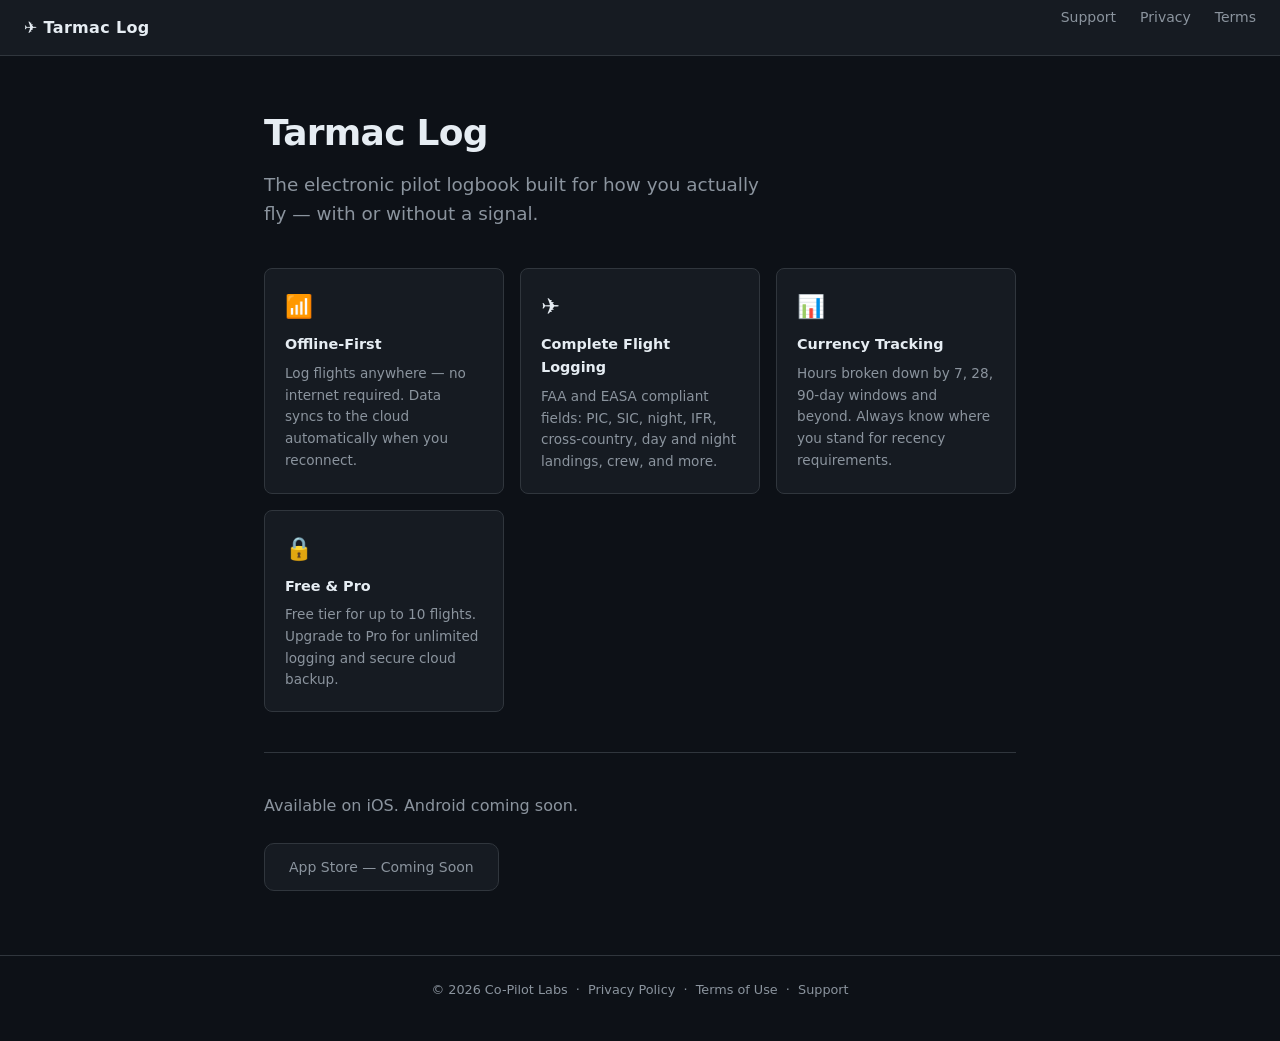
==== index.html @ 5382176b "feat: add all Tarmac Log pages — landing, support, privacy policy, terms, account deletion" ====
<!DOCTYPE html>
<html lang="en">
<head>
  <meta charset="UTF-8">
  <meta name="viewport" content="width=device-width, initial-scale=1.0">
  <title>Tarmac Log — Electronic Pilot Logbook</title>
  <meta name="description" content="Tarmac Log is an offline-first electronic pilot logbook for iOS and Android. FAA and EASA compliant. Log flights anywhere, sync when connected.">
  <link rel="stylesheet" href="style.css">
</head>
<body>
  <nav>
    <a href="/" class="nav-brand">✈ Tarmac Log</a>
    <ul class="nav-links">
      <li><a href="/support">Support</a></li>
      <li><a href="/privacy-policy">Privacy</a></li>
      <li><a href="/terms">Terms</a></li>
    </ul>
  </nav>

  <div class="container">
    <h1>Tarmac Log</h1>
    <p class="tagline">The electronic pilot logbook built for how you actually fly — with or without a signal.</p>

    <div class="features">
      <div class="feature">
        <div class="feature-icon">📶</div>
        <h3>Offline-First</h3>
        <p>Log flights anywhere — no internet required. Data syncs to the cloud automatically when you reconnect.</p>
      </div>
      <div class="feature">
        <div class="feature-icon">✈️</div>
        <h3>Complete Flight Logging</h3>
        <p>FAA and EASA compliant fields: PIC, SIC, night, IFR, cross-country, day and night landings, crew, and more.</p>
      </div>
      <div class="feature">
        <div class="feature-icon">📊</div>
        <h3>Currency Tracking</h3>
        <p>Hours broken down by 7, 28, 90-day windows and beyond. Always know where you stand for recency requirements.</p>
      </div>
      <div class="feature">
        <div class="feature-icon">🔒</div>
        <h3>Free &amp; Pro</h3>
        <p>Free tier for up to 10 flights. Upgrade to Pro for unlimited logging and secure cloud backup.</p>
      </div>
    </div>

    <hr class="divider">

    <p>Available on iOS. Android coming soon.</p>
    <span class="badge-placeholder">App Store — Coming Soon</span>
  </div>

  <footer>
    <p>© 2026 Co-Pilot Labs &nbsp;·&nbsp;
      <a href="/privacy-policy">Privacy Policy</a> &nbsp;·&nbsp;
      <a href="/terms">Terms of Use</a> &nbsp;·&nbsp;
      <a href="/support">Support</a>
    </p>
  </footer>
</body>
</html>
---- style.css ----
:root {
  --bg: #0d1117;
  --surface: #161b22;
  --border: #30363d;
  --text: #e6edf3;
  --text-muted: #8b949e;
  --accent: #58a6ff;
  --accent-hover: #79c0ff;
}

* { box-sizing: border-box; margin: 0; padding: 0; }

body {
  background: var(--bg);
  color: var(--text);
  font-family: -apple-system, BlinkMacSystemFont, 'Segoe UI', system-ui, sans-serif;
  line-height: 1.6;
  min-height: 100vh;
}

a { color: var(--accent); text-decoration: none; }
a:hover { color: var(--accent-hover); text-decoration: underline; }

nav {
  background: var(--surface);
  border-bottom: 1px solid var(--border);
  padding: 0 1.5rem;
  display: flex;
  align-items: center;
  justify-content: space-between;
  height: 56px;
}

.nav-brand {
  font-weight: 600;
  font-size: 1rem;
  color: var(--text);
  text-decoration: none;
  display: flex;
  align-items: center;
  gap: 0.5rem;
  letter-spacing: 0.02em;
}

.nav-links {
  display: flex;
  gap: 1.5rem;
  list-style: none;
}

.nav-links a { color: var(--text-muted); font-size: 0.875rem; }
.nav-links a:hover { color: var(--text); text-decoration: none; }

.container {
  max-width: 800px;
  margin: 0 auto;
  padding: 3rem 1.5rem 4rem;
}

h1 { font-size: 2.25rem; font-weight: 700; margin-bottom: 0.5rem; letter-spacing: -0.02em; }

h2 {
  font-size: 1.2rem;
  font-weight: 600;
  margin: 2.5rem 0 0.75rem;
  color: var(--text);
  padding-bottom: 0.5rem;
  border-bottom: 1px solid var(--border);
}

h3 { font-size: 0.95rem; font-weight: 600; margin: 1.25rem 0 0.4rem; color: var(--text); }

p { color: var(--text-muted); margin-bottom: 1rem; }
ul, ol { color: var(--text-muted); padding-left: 1.5rem; margin-bottom: 1rem; }
li { margin-bottom: 0.35rem; }

.tagline { color: var(--text-muted); font-size: 1.15rem; margin-bottom: 2.5rem; max-width: 520px; }

.features {
  display: grid;
  grid-template-columns: repeat(auto-fit, minmax(200px, 1fr));
  gap: 1rem;
  margin: 2rem 0;
}

.feature {
  background: var(--surface);
  border: 1px solid var(--border);
  border-radius: 8px;
  padding: 1.25rem;
}

.feature-icon { font-size: 1.4rem; margin-bottom: 0.5rem; }
.feature h3 { margin: 0 0 0.4rem; font-size: 0.9rem; border: none; padding: 0; }
.feature p { font-size: 0.85rem; margin: 0; }

.badge-placeholder {
  display: inline-block;
  background: var(--surface);
  border: 1px solid var(--border);
  border-radius: 10px;
  padding: 0.75rem 1.5rem;
  color: var(--text-muted);
  font-size: 0.875rem;
  margin-top: 0.5rem;
}

.divider { border: none; border-top: 1px solid var(--border); margin: 2.5rem 0; }

.contact-box {
  background: var(--surface);
  border: 1px solid var(--border);
  border-left: 3px solid var(--accent);
  border-radius: 8px;
  padding: 1.25rem 1.5rem;
  margin: 1.25rem 0;
}
.contact-box p { margin: 0; }

.steps { counter-reset: steps; list-style: none; padding: 0; margin: 1rem 0; }
.steps li {
  counter-increment: steps;
  padding: 0.85rem 0 0.85rem 3rem;
  position: relative;
  border-bottom: 1px solid var(--border);
  color: var(--text-muted);
}
.steps li:last-child { border-bottom: none; }
.steps li::before {
  content: counter(steps);
  position: absolute;
  left: 0;
  top: 0.9rem;
  background: var(--accent);
  color: #000;
  font-weight: 700;
  font-size: 0.7rem;
  width: 1.5rem;
  height: 1.5rem;
  border-radius: 50%;
  display: flex;
  align-items: center;
  justify-content: center;
}

.warning-box {
  background: var(--surface);
  border: 1px solid #f85149;
  border-left: 3px solid #f85149;
  border-radius: 8px;
  padding: 1rem 1.5rem;
  margin: 1.25rem 0;
}
.warning-box p { margin: 0; color: var(--text-muted); }

footer {
  border-top: 1px solid var(--border);
  padding: 1.5rem;
  text-align: center;
  color: var(--text-muted);
  font-size: 0.8rem;
}
footer a { color: var(--text-muted); }
footer a:hover { color: var(--text); }

.effective-date {
  color: var(--text-muted);
  font-size: 0.875rem;
  margin-bottom: 2rem;
  padding-bottom: 1rem;
  border-bottom: 1px solid var(--border);
}

@media (max-width: 600px) {
  .nav-links { gap: 1rem; }
  h1 { font-size: 1.75rem; }
  .features { grid-template-columns: 1fr 1fr; }
  .container { padding: 2rem 1rem 3rem; }
}
@media (max-width: 400px) {
  .features { grid-template-columns: 1fr; }
}
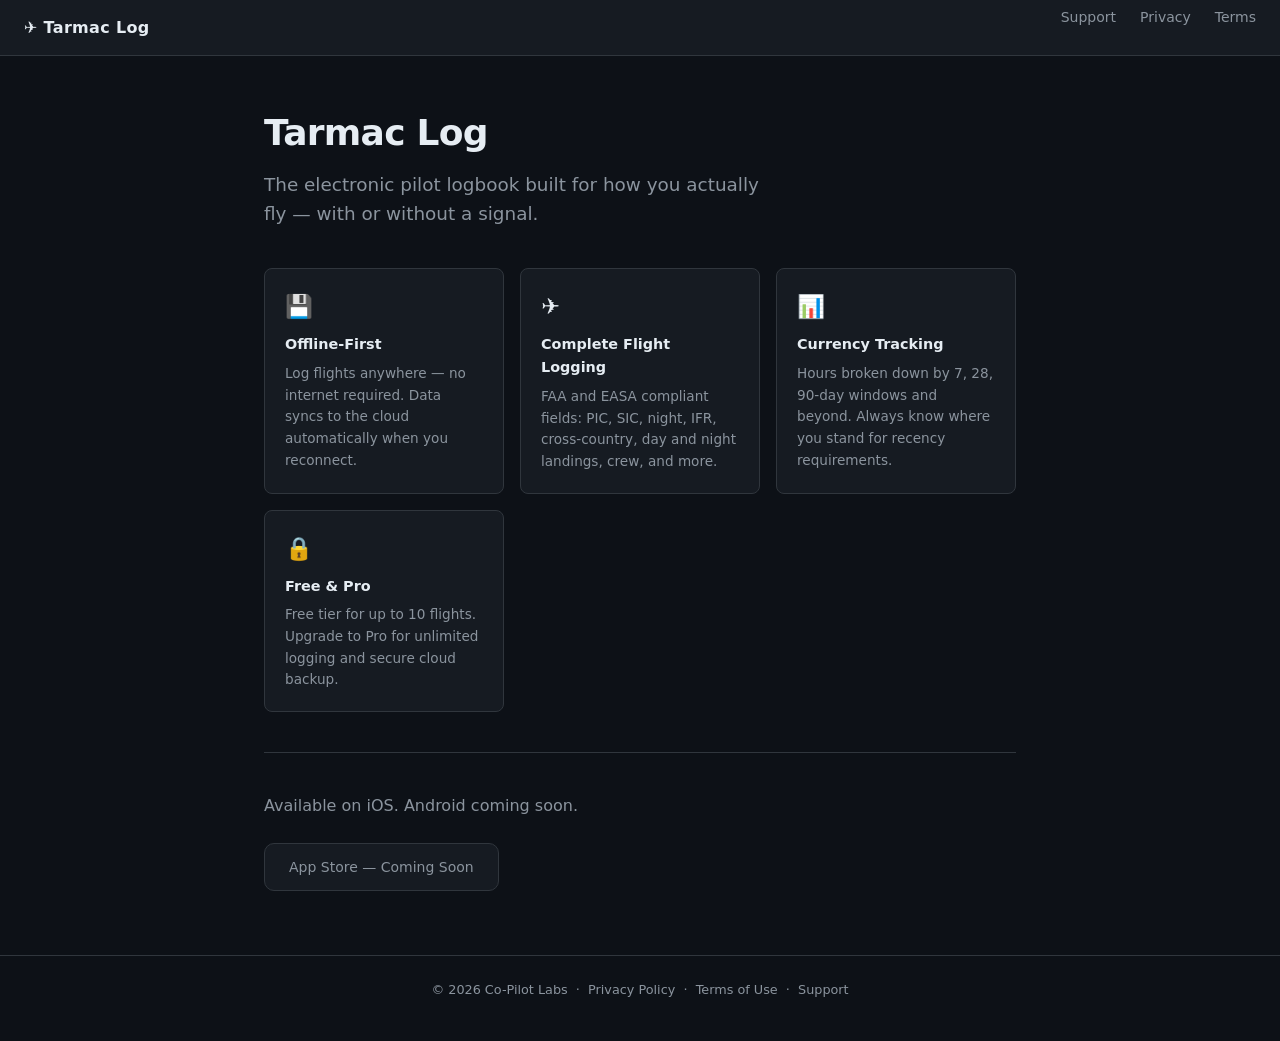
==== commit 4ded46a7: "fix: add favicon, meta descriptions, and canonical URLs - Add SVG favicon (airplane icon on dark bac" ====
--- a/index.html
+++ b/index.html
@@ -5,6 +5,8 @@
   <meta name="viewport" content="width=device-width, initial-scale=1.0">
   <title>Tarmac Log — Electronic Pilot Logbook</title>
   <meta name="description" content="Tarmac Log is an offline-first electronic pilot logbook for iOS and Android. FAA and EASA compliant. Log flights anywhere, sync when connected.">
+  <link rel="icon" href="/favicon.svg" type="image/svg+xml">
+  <link rel="canonical" href="https://co-pilot-labs.github.io/">
   <link rel="stylesheet" href="style.css">
 </head>
 <body>
@@ -23,7 +25,7 @@
 
     <div class="features">
       <div class="feature">
-        <div class="feature-icon">📶</div>
+        <div class="feature-icon">💾</div>
         <h3>Offline-First</h3>
         <p>Log flights anywhere — no internet required. Data syncs to the cloud automatically when you reconnect.</p>
       </div>
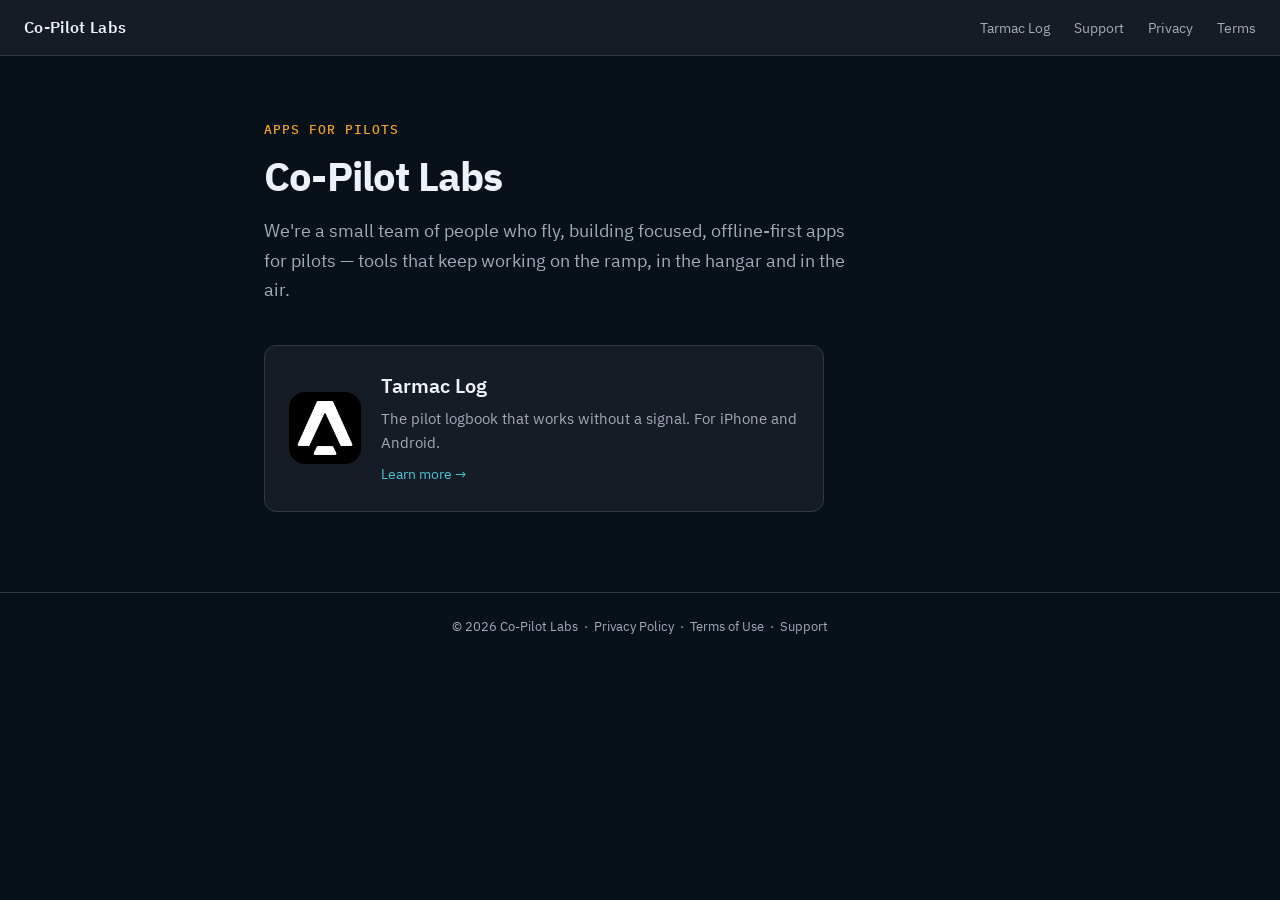
==== commit 0d09138f: "feat(tarmaclog): marketing site at /tarmaclog and studio home page Adds an SEO- and AI-friendly Tarm" ====
--- a/index.html
+++ b/index.html
@@ -3,61 +3,78 @@
 <head>
   <meta charset="UTF-8">
   <meta name="viewport" content="width=device-width, initial-scale=1.0">
-  <title>Tarmac Log — Electronic Pilot Logbook</title>
-  <meta name="description" content="Tarmac Log is an offline-first electronic pilot logbook for iOS and Android. FAA and EASA compliant. Log flights anywhere, sync when connected.">
+  <title>Co-Pilot Labs — Apps for Pilots</title>
+  <meta name="description" content="Co-Pilot Labs is a small team of people who fly, building focused apps for pilots. Our first app is Tarmac Log, an offline-first pilot logbook.">
+  <link rel="canonical" href="https://copilotlabs.dev/">
   <link rel="icon" href="/favicon.svg" type="image/svg+xml">
-  <link rel="canonical" href="https://co-pilot-labs.github.io/">
+  <link rel="apple-touch-icon" href="/assets/img/apple-touch-icon.png">
+  <meta name="theme-color" content="#08101A">
+  <meta property="og:type" content="website">
+  <meta property="og:site_name" content="Co-Pilot Labs">
+  <meta property="og:title" content="Co-Pilot Labs — Apps for Pilots">
+  <meta property="og:description" content="A small team of people who fly, building focused apps for pilots. Home of Tarmac Log, the offline-first pilot logbook.">
+  <meta property="og:url" content="https://copilotlabs.dev/">
+  <meta property="og:image" content="https://copilotlabs.dev/assets/img/og-image.png">
+  <meta property="og:image:width" content="1200">
+  <meta property="og:image:height" content="630">
+  <meta name="twitter:card" content="summary_large_image">
+  <meta name="twitter:title" content="Co-Pilot Labs — Apps for Pilots">
+  <meta name="twitter:description" content="A small team of people who fly, building focused apps for pilots. Home of Tarmac Log, the offline-first pilot logbook.">
+  <meta name="twitter:image" content="https://copilotlabs.dev/assets/img/og-image.png">
   <link rel="stylesheet" href="style.css">
+  <script type="application/ld+json">
+  [
+    {
+      "@context": "https://schema.org",
+      "@type": "Organization",
+      "name": "Co-Pilot Labs",
+      "url": "https://copilotlabs.dev/",
+      "logo": "https://copilotlabs.dev/assets/img/app-icon.png"
+    },
+    {
+      "@context": "https://schema.org",
+      "@type": "WebSite",
+      "name": "Co-Pilot Labs",
+      "url": "https://copilotlabs.dev/"
+    }
+  ]
+  </script>
 </head>
 <body>
-  <nav>
-    <a href="/" class="nav-brand">✈ Tarmac Log</a>
-    <ul class="nav-links">
-      <li><a href="/support">Support</a></li>
-      <li><a href="/privacy-policy">Privacy</a></li>
-      <li><a href="/terms">Terms</a></li>
-    </ul>
-  </nav>
+  <a class="skip-link" href="#main">Skip to content</a>
+  <header>
+    <nav aria-label="Main">
+      <a href="/" class="nav-brand" aria-current="page">Co-Pilot Labs</a>
+      <ul class="nav-links">
+        <li><a href="/tarmaclog/">Tarmac Log</a></li>
+        <li><a href="/support/">Support</a></li>
+        <li><a href="/privacy-policy/">Privacy</a></li>
+        <li><a href="/terms/">Terms</a></li>
+      </ul>
+    </nav>
+  </header>
 
-  <div class="container">
-    <h1>Tarmac Log</h1>
-    <p class="tagline">The electronic pilot logbook built for how you actually fly — with or without a signal.</p>
+  <main id="main" class="studio">
+    <p class="eyebrow">Apps for pilots</p>
+    <h1>Co-Pilot Labs</h1>
+    <p class="studio-lead">We're a small team of people who fly, building focused, offline-first apps for pilots — tools that keep working on the ramp, in the hangar and in the air.</p>
 
-    <div class="features">
-      <div class="feature">
-        <div class="feature-icon">💾</div>
-        <h3>Offline-First</h3>
-        <p>Log flights anywhere — no internet required. Data syncs to the cloud automatically when you reconnect.</p>
+    <a class="app-card" href="/tarmaclog/">
+      <img src="/assets/img/app-icon.png" alt="Tarmac Log app icon" width="72" height="72">
+      <div>
+        <h2>Tarmac Log</h2>
+        <p>The pilot logbook that works without a signal. For iPhone and Android.</p>
+        <span class="app-card-link">Learn more →</span>
       </div>
-      <div class="feature">
-        <div class="feature-icon">✈️</div>
-        <h3>Complete Flight Logging</h3>
-        <p>FAA and EASA compliant fields: PIC, SIC, night, IFR, cross-country, day and night landings, crew, and more.</p>
-      </div>
-      <div class="feature">
-        <div class="feature-icon">📊</div>
-        <h3>Currency Tracking</h3>
-        <p>Hours broken down by 7, 28, 90-day windows and beyond. Always know where you stand for recency requirements.</p>
-      </div>
-      <div class="feature">
-        <div class="feature-icon">🔒</div>
-        <h3>Free &amp; Pro</h3>
-        <p>Free tier for up to 10 flights. Upgrade to Pro for unlimited logging and secure cloud backup.</p>
-      </div>
-    </div>
-
-    <hr class="divider">
-
-    <p>Available on iOS. Android coming soon.</p>
-    <span class="badge-placeholder">App Store — Coming Soon</span>
-  </div>
+    </a>
+  </main>
 
   <footer>
     <p>© 2026 Co-Pilot Labs &nbsp;·&nbsp;
-      <a href="/privacy-policy">Privacy Policy</a> &nbsp;·&nbsp;
-      <a href="/terms">Terms of Use</a> &nbsp;·&nbsp;
-      <a href="/support">Support</a>
+      <a href="/privacy-policy/">Privacy Policy</a> &nbsp;·&nbsp;
+      <a href="/terms/">Terms of Use</a> &nbsp;·&nbsp;
+      <a href="/support/">Support</a>
     </p>
   </footer>
 </body>
-</html>+</html>
--- a/style.css
+++ b/style.css
@@ -1,26 +1,92 @@
+/* Tarmac Log brand tokens (dark theme) — source: AppColors in the app.
+   Never hardcode colours below :root; always use these variables. */
 :root {
-  --bg: #0d1117;
-  --surface: #161b22;
-  --border: #30363d;
-  --text: #e6edf3;
-  --text-muted: #8b949e;
-  --accent: #58a6ff;
-  --accent-hover: #79c0ff;
+  --bg: #08101A;
+  --surface: #151C25;
+  --surface-2: #252C35;
+  --border: #313942;
+  --text: #EDF2F9;
+  --text-muted: #A3ACB8;
+  --text-faint: #676F7A;
+  --accent: #F2A618;
+  --accent-ink: #190F03;
+  --accent-hover: #F5B840;
+  --link: #47C5D2;
+  --danger: #FA6863;
+
+  --font-sans: 'IBM Plex Sans', -apple-system, BlinkMacSystemFont, 'Segoe UI', system-ui, sans-serif;
+  --font-mono: 'IBM Plex Mono', ui-monospace, SFMono-Regular, Menlo, monospace;
+  --radius: 12px;
+
+  color-scheme: dark;
+}
+
+/* ---------- Fonts (self-hosted, SIL OFL — see assets/fonts/OFL.txt) ---------- */
+@font-face {
+  font-family: 'IBM Plex Sans';
+  font-style: normal;
+  font-weight: 400;
+  font-display: swap;
+  src: url('/assets/fonts/IBMPlexSans-Regular.woff2') format('woff2');
+}
+@font-face {
+  font-family: 'IBM Plex Sans';
+  font-style: normal;
+  font-weight: 600;
+  font-display: swap;
+  src: url('/assets/fonts/IBMPlexSans-SemiBold.woff2') format('woff2');
+}
+@font-face {
+  font-family: 'IBM Plex Sans';
+  font-style: normal;
+  font-weight: 700;
+  font-display: swap;
+  src: url('/assets/fonts/IBMPlexSans-Bold.woff2') format('woff2');
+}
+@font-face {
+  font-family: 'IBM Plex Mono';
+  font-style: normal;
+  font-weight: 500;
+  font-display: swap;
+  src: url('/assets/fonts/IBMPlexMono-Medium.woff2') format('woff2');
 }
 
 * { box-sizing: border-box; margin: 0; padding: 0; }
+
+html { -webkit-text-size-adjust: 100%; }
 
 body {
   background: var(--bg);
   color: var(--text);
-  font-family: -apple-system, BlinkMacSystemFont, 'Segoe UI', system-ui, sans-serif;
+  font-family: var(--font-sans);
   line-height: 1.6;
   min-height: 100vh;
-}
-
-a { color: var(--accent); text-decoration: none; }
-a:hover { color: var(--accent-hover); text-decoration: underline; }
-
+  overflow-wrap: break-word;
+}
+
+img { max-width: 100%; height: auto; }
+
+a { color: var(--link); text-decoration: none; }
+a:hover { color: var(--text); text-decoration: underline; }
+a:focus-visible, summary:focus-visible {
+  outline: 2px solid var(--accent);
+  outline-offset: 3px;
+  border-radius: 4px;
+}
+
+.skip-link {
+  position: absolute;
+  left: -999px;
+  top: 0.5rem;
+  background: var(--accent);
+  color: var(--accent-ink);
+  padding: 0.5rem 1rem;
+  border-radius: 6px;
+  z-index: 10;
+}
+.skip-link:focus { left: 0.5rem; }
+
+/* ---------- Nav ---------- */
 nav {
   background: var(--surface);
   border-bottom: 1px solid var(--border);
@@ -28,7 +94,9 @@
   display: flex;
   align-items: center;
   justify-content: space-between;
-  height: 56px;
+  gap: 1rem;
+  min-height: 56px;
+  flex-wrap: wrap;
 }
 
 .nav-brand {
@@ -40,24 +108,32 @@
   align-items: center;
   gap: 0.5rem;
   letter-spacing: 0.02em;
-}
+  white-space: nowrap;
+}
+.nav-brand:hover { color: var(--text); text-decoration: none; }
+.nav-brand img { width: 28px; height: 28px; border-radius: 7px; }
 
 .nav-links {
   display: flex;
-  gap: 1.5rem;
+  flex-wrap: wrap;
+  gap: 0.25rem 1.5rem;
   list-style: none;
-}
-
+  padding: 0;
+  margin: 0;
+}
+.nav-links li { margin: 0; }
 .nav-links a { color: var(--text-muted); font-size: 0.875rem; }
 .nav-links a:hover { color: var(--text); text-decoration: none; }
-
+.nav-links a[aria-current="page"] { color: var(--accent); }
+
+/* ---------- Base content (legal / support pages) ---------- */
 .container {
   max-width: 800px;
   margin: 0 auto;
   padding: 3rem 1.5rem 4rem;
 }
 
-h1 { font-size: 2.25rem; font-weight: 700; margin-bottom: 0.5rem; letter-spacing: -0.02em; }
+h1 { font-size: 2.25rem; font-weight: 700; line-height: 1.2; margin-bottom: 0.5rem; letter-spacing: -0.02em; }
 
 h2 {
   font-size: 1.2rem;
@@ -73,6 +149,7 @@
 p { color: var(--text-muted); margin-bottom: 1rem; }
 ul, ol { color: var(--text-muted); padding-left: 1.5rem; margin-bottom: 1rem; }
 li { margin-bottom: 0.35rem; }
+strong { color: var(--text); font-weight: 600; }
 
 .tagline { color: var(--text-muted); font-size: 1.15rem; margin-bottom: 2.5rem; max-width: 520px; }
 
@@ -86,24 +163,13 @@
 .feature {
   background: var(--surface);
   border: 1px solid var(--border);
-  border-radius: 8px;
+  border-radius: var(--radius);
   padding: 1.25rem;
 }
 
 .feature-icon { font-size: 1.4rem; margin-bottom: 0.5rem; }
-.feature h3 { margin: 0 0 0.4rem; font-size: 0.9rem; border: none; padding: 0; }
-.feature p { font-size: 0.85rem; margin: 0; }
-
-.badge-placeholder {
-  display: inline-block;
-  background: var(--surface);
-  border: 1px solid var(--border);
-  border-radius: 10px;
-  padding: 0.75rem 1.5rem;
-  color: var(--text-muted);
-  font-size: 0.875rem;
-  margin-top: 0.5rem;
-}
+.feature h3 { margin: 0 0 0.4rem; font-size: 1rem; border: none; padding: 0; }
+.feature p { font-size: 0.9rem; margin: 0; }
 
 .divider { border: none; border-top: 1px solid var(--border); margin: 2.5rem 0; }
 
@@ -132,8 +198,9 @@
   left: 0;
   top: 0.9rem;
   background: var(--accent);
-  color: #000;
-  font-weight: 700;
+  color: var(--accent-ink);
+  font-family: var(--font-mono);
+  font-weight: 500;
   font-size: 0.7rem;
   width: 1.5rem;
   height: 1.5rem;
@@ -145,14 +212,23 @@
 
 .warning-box {
   background: var(--surface);
-  border: 1px solid #f85149;
-  border-left: 3px solid #f85149;
+  border: 1px solid var(--danger);
+  border-left: 3px solid var(--danger);
   border-radius: 8px;
   padding: 1rem 1.5rem;
   margin: 1.25rem 0;
 }
 .warning-box p { margin: 0; color: var(--text-muted); }
 
+.effective-date {
+  color: var(--text-muted);
+  font-size: 0.875rem;
+  margin-bottom: 2rem;
+  padding-bottom: 1rem;
+  border-bottom: 1px solid var(--border);
+}
+
+/* ---------- Footer ---------- */
 footer {
   border-top: 1px solid var(--border);
   padding: 1.5rem;
@@ -160,23 +236,254 @@
   color: var(--text-muted);
   font-size: 0.8rem;
 }
+footer p { margin-bottom: 0.5rem; }
+footer p:last-child { margin-bottom: 0; }
 footer a { color: var(--text-muted); }
 footer a:hover { color: var(--text); }
-
-.effective-date {
+.footer-legal { color: var(--text-muted); font-size: 0.75rem; }
+
+/* ---------- Marketing layout ---------- */
+.page { max-width: 1120px; margin: 0 auto; padding: 0 1.5rem; }
+
+.section { padding: 4rem 0; border-top: 1px solid var(--border); }
+.section h2 {
+  font-size: 1.75rem;
+  font-weight: 700;
+  letter-spacing: -0.01em;
+  line-height: 1.25;
+  margin: 0 0 0.75rem;
+  padding: 0;
+  border: none;
+}
+.section-lead { max-width: 640px; font-size: 1.05rem; margin-bottom: 2rem; }
+
+.eyebrow {
+  font-family: var(--font-mono);
+  font-weight: 500;
+  font-size: 0.8rem;
+  letter-spacing: 0.08em;
+  text-transform: uppercase;
+  color: var(--accent);
+  margin-bottom: 0.75rem;
+}
+
+.mono { font-family: var(--font-mono); font-weight: 500; color: var(--accent); }
+
+/* Hero */
+.hero {
+  display: grid;
+  grid-template-columns: 1fr;
+  gap: 2.5rem;
+  align-items: center;
+  padding: 3.5rem 0 4rem;
+}
+.hero h1 { font-size: 2.5rem; margin-bottom: 1rem; }
+.hero h1 .accent { color: var(--accent); }
+.hero-lead { font-size: 1.15rem; max-width: 560px; margin-bottom: 1.75rem; }
+.hero-note { font-size: 0.9rem; color: var(--text-muted); margin: 1rem 0 0; }
+.hero-shot { justify-self: center; width: 100%; max-width: 300px; }
+.hero-shot img {
+  display: block;
+  width: 100%;
+  border-radius: 20px;
+  border: 1px solid var(--border);
+}
+
+/* Store badges */
+.badges {
+  display: flex;
+  flex-wrap: wrap;
+  align-items: center;
+  gap: 0.75rem 1rem;
+}
+.badge-link { display: inline-flex; line-height: 0; border-radius: 8px; flex: none; }
+.badge-link:hover { text-decoration: none; opacity: 0.9; }
+.badge-apple { height: 48px; width: auto; }
+/* The Google Play PNG has transparent padding built in; sized taller so the
+   visible badge matches the Apple badge height. Negative margin trims the gap. */
+.badge-google { height: 70px; width: auto; max-width: none; margin: -11px -11px; }
+
+/* Feature cards */
+.card-grid {
+  display: grid;
+  grid-template-columns: repeat(auto-fit, minmax(240px, 1fr));
+  gap: 1rem;
+}
+.card {
+  background: var(--surface);
+  border: 1px solid var(--border);
+  border-radius: var(--radius);
+  padding: 1.5rem;
+}
+.card h3 { font-size: 1.05rem; margin: 0 0 0.5rem; }
+.card p { margin: 0; font-size: 0.95rem; }
+.card-mark {
+  display: block;
+  width: 2rem;
+  height: 3px;
+  background: var(--accent);
+  border-radius: 2px;
+  margin-bottom: 1rem;
+}
+
+/* Screenshot strip: scroll-snap row on mobile, grid on desktop */
+.shots {
+  display: flex;
+  gap: 1rem;
+  overflow-x: auto;
+  scroll-snap-type: x mandatory;
+  padding: 0 0 1rem;
+  margin: 0;
+  list-style: none;
+  -webkit-overflow-scrolling: touch;
+}
+.shots > li { flex: 0 0 72%; max-width: 260px; scroll-snap-align: start; margin: 0; }
+.shots figure { margin: 0; }
+.shots img {
+  display: block;
+  width: 100%;
+  border-radius: 16px;
+  border: 1px solid var(--border);
+  background: var(--surface);
+}
+.shots figcaption {
+  font-size: 0.875rem;
   color: var(--text-muted);
-  font-size: 0.875rem;
-  margin-bottom: 2rem;
-  padding-bottom: 1rem;
-  border-bottom: 1px solid var(--border);
+  margin-top: 0.6rem;
+  line-height: 1.45;
+}
+.shots figcaption strong { display: block; color: var(--text); }
+
+/* Plans */
+.plans {
+  display: grid;
+  grid-template-columns: repeat(auto-fit, minmax(260px, 1fr));
+  gap: 1rem;
+  max-width: 820px;
+}
+.plan {
+  background: var(--surface);
+  border: 1px solid var(--border);
+  border-radius: var(--radius);
+  padding: 1.75rem;
+}
+.plan-pro { border-color: var(--accent); background: var(--surface-2); }
+.plan h3 { font-size: 1.25rem; margin: 0 0 0.25rem; }
+.plan-pro h3 { color: var(--accent); }
+.plan-sub { font-size: 0.9rem; color: var(--text-muted); margin-bottom: 1rem; }
+.plan ul { list-style: none; padding: 0; margin: 0; }
+.plan li {
+  position: relative;
+  padding-left: 1.5rem;
+  margin-bottom: 0.6rem;
+  color: var(--text-muted);
+}
+.plan li::before {
+  content: "";
+  position: absolute;
+  left: 0;
+  top: 0.6em;
+  width: 0.6rem;
+  height: 0.6rem;
+  border-radius: 2px;
+  background: var(--link);
+}
+.plan-pro li::before { background: var(--accent); }
+.plans-note { margin-top: 1.25rem; font-size: 0.95rem; }
+
+/* FAQ */
+.faq { max-width: 760px; }
+.faq details {
+  background: var(--surface);
+  border: 1px solid var(--border);
+  border-radius: var(--radius);
+  margin-bottom: 0.75rem;
+}
+.faq summary {
+  cursor: pointer;
+  list-style: none;
+  padding: 1rem 3rem 1rem 1.25rem;
+  font-weight: 600;
+  color: var(--text);
+  position: relative;
+}
+.faq summary::-webkit-details-marker { display: none; }
+.faq summary::after {
+  content: "+";
+  position: absolute;
+  right: 1.25rem;
+  top: 50%;
+  transform: translateY(-50%);
+  font-family: var(--font-mono);
+  font-weight: 500;
+  font-size: 1.25rem;
+  color: var(--accent);
+}
+.faq details[open] summary::after { content: "\2013"; }
+.faq details p { padding: 0 1.25rem 1.1rem; margin: 0; }
+
+/* Closing CTA */
+.cta {
+  text-align: center;
+  background: var(--surface);
+  border: 1px solid var(--border);
+  border-radius: var(--radius);
+  padding: 3rem 1.5rem;
+  margin: 0 0 4rem;
+}
+.cta img.cta-icon { width: 72px; height: 72px; border-radius: 16px; margin: 0 auto 1.25rem; display: block; }
+.cta h2 { font-size: 1.75rem; margin: 0 0 0.5rem; padding: 0; border: none; }
+.cta p { max-width: 520px; margin: 0 auto 1.5rem; }
+.cta .badges { justify-content: center; }
+
+/* Studio (root) page */
+.studio { max-width: 800px; margin: 0 auto; padding: 4rem 1.5rem 5rem; }
+.studio h1 { font-size: 2.5rem; margin-bottom: 1rem; }
+.studio-lead { font-size: 1.15rem; max-width: 600px; margin-bottom: 2.5rem; }
+.app-card {
+  display: flex;
+  gap: 1.25rem;
+  align-items: center;
+  background: var(--surface);
+  border: 1px solid var(--border);
+  border-radius: var(--radius);
+  padding: 1.5rem;
+  color: var(--text);
+  max-width: 560px;
+}
+.app-card:hover { border-color: var(--accent); text-decoration: none; color: var(--text); }
+.app-card img { width: 72px; height: 72px; border-radius: 16px; flex: none; }
+.app-card h2 { font-size: 1.25rem; margin: 0 0 0.25rem; padding: 0; border: none; }
+.app-card p { margin: 0; font-size: 0.95rem; }
+.app-card .app-card-link { display: inline-block; margin-top: 0.5rem; color: var(--link); font-size: 0.9rem; }
+
+@media (min-width: 860px) {
+  .hero { grid-template-columns: 1.35fr 1fr; padding: 5rem 0; }
+  .hero h1 { font-size: 3rem; }
+  .card-grid { grid-template-columns: repeat(3, 1fr); }
+  .shots {
+    display: grid;
+    grid-template-columns: repeat(6, 1fr);
+    overflow: visible;
+    padding: 0;
+  }
+  .shots > li { max-width: none; }
 }
 
 @media (max-width: 600px) {
-  .nav-links { gap: 1rem; }
+  nav { padding: 0.6rem 1rem; }
+  .nav-links { gap: 0.25rem 1rem; }
   h1 { font-size: 1.75rem; }
+  .hero h1, .studio h1 { font-size: 2rem; }
   .features { grid-template-columns: 1fr 1fr; }
   .container { padding: 2rem 1rem 3rem; }
+  .page { padding: 0 1rem; }
+  .section { padding: 3rem 0; }
+  .section h2, .cta h2 { font-size: 1.5rem; }
+  .studio { padding: 2.5rem 1rem 3.5rem; }
+  .hero-shot { max-width: 240px; }
+  .app-card { flex-direction: column; align-items: flex-start; }
 }
 @media (max-width: 400px) {
   .features { grid-template-columns: 1fr; }
-}+}
